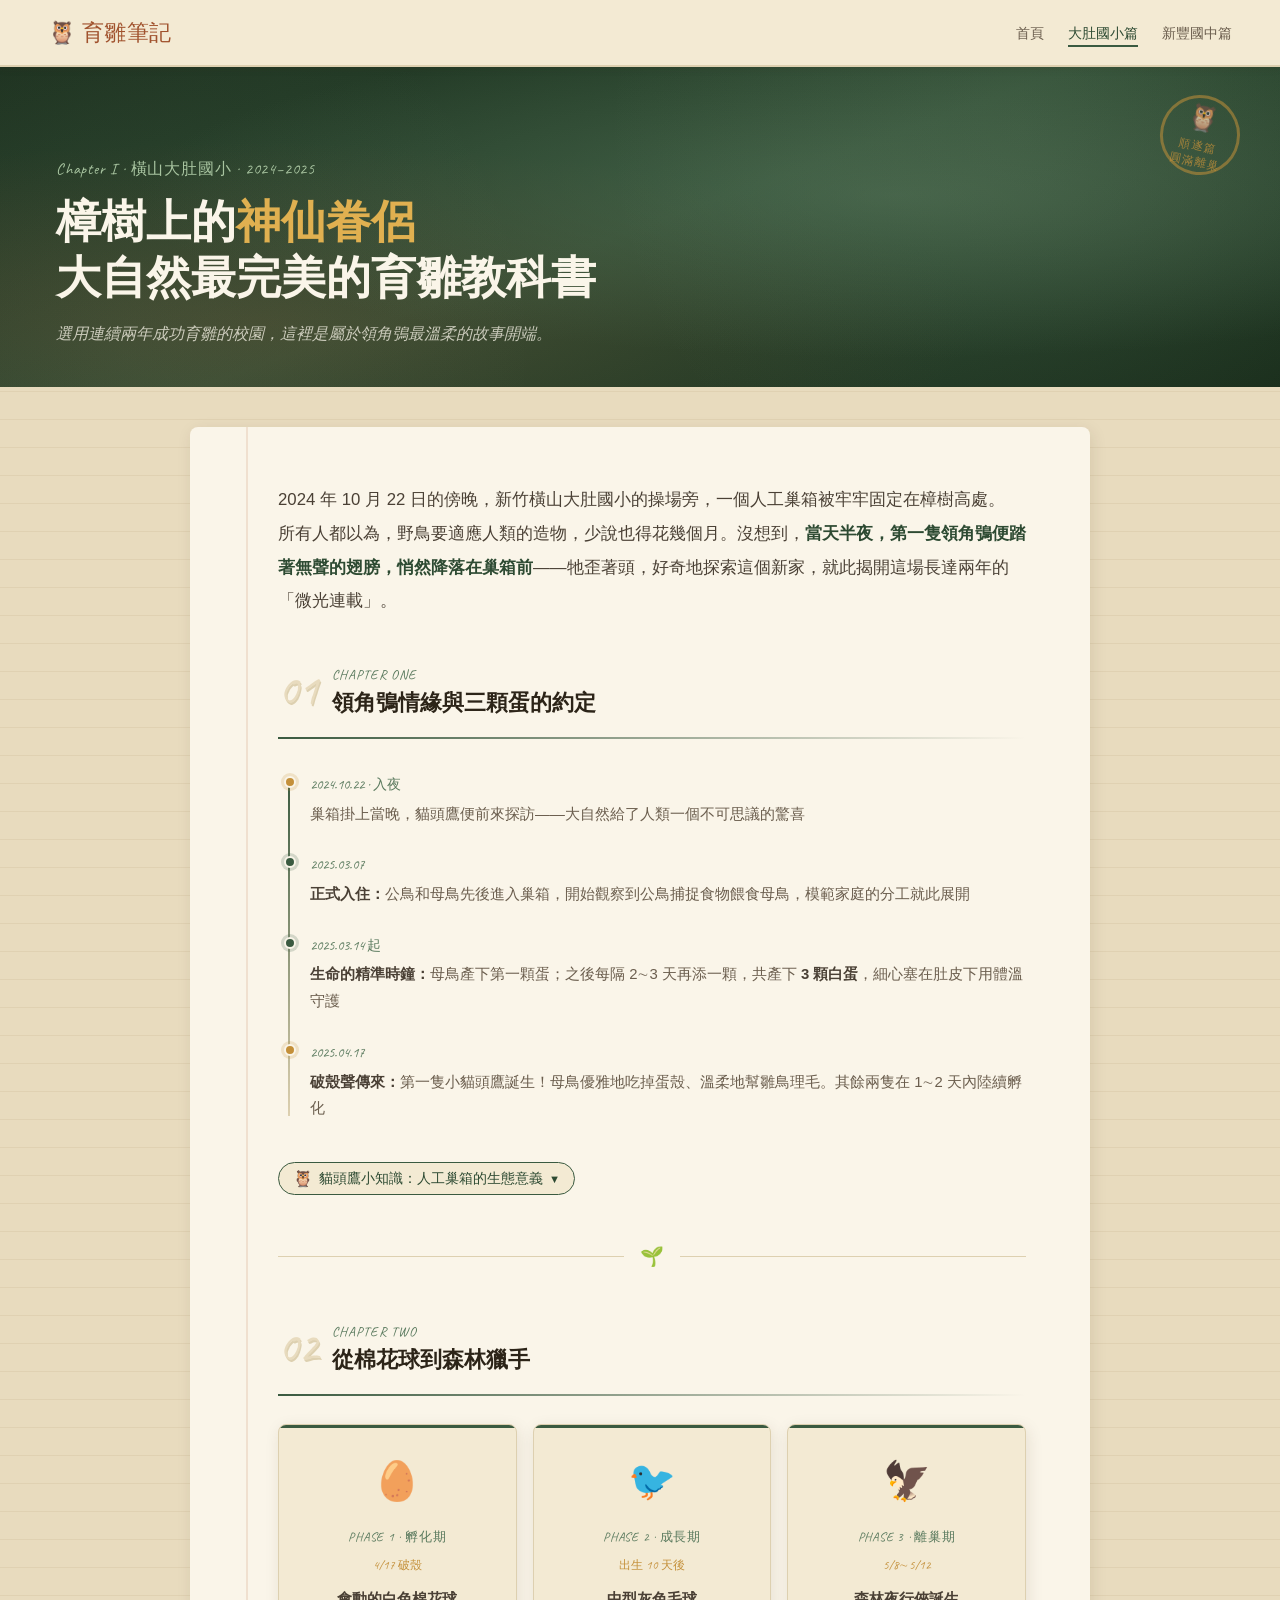
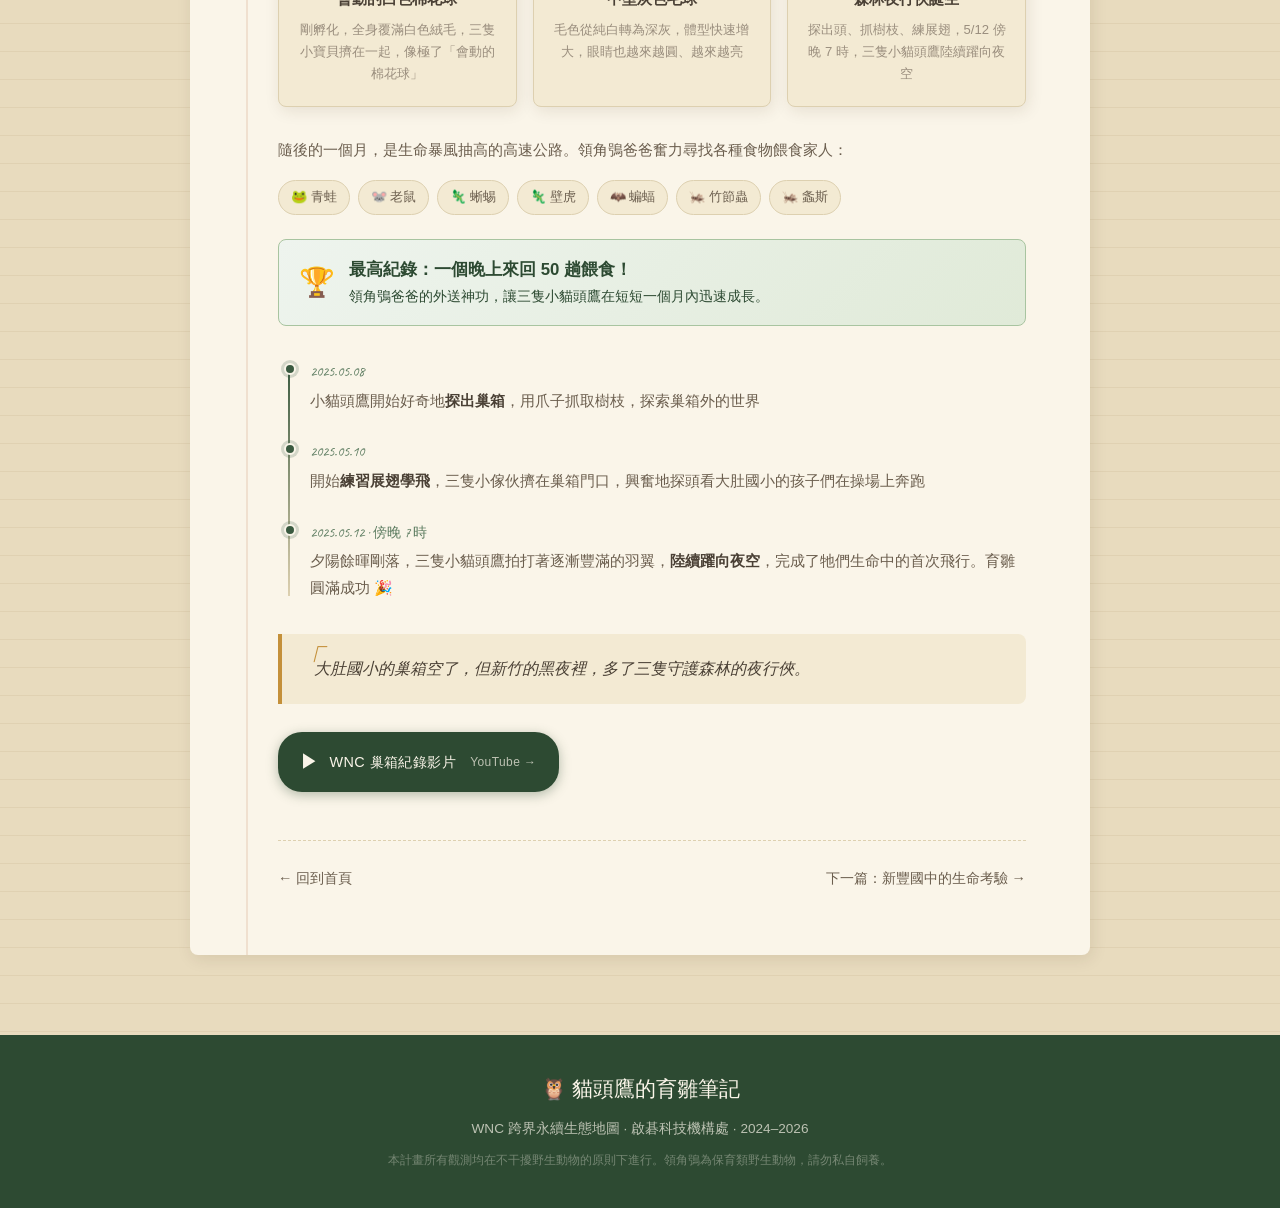
==== dadu.html @ 1c03521c "Add files via upload" ====
<!DOCTYPE html>
<html lang="zh-TW">
<head>
<meta charset="UTF-8">
<meta name="viewport" content="width=device-width, initial-scale=1.0">
<title>橫山大肚國小篇｜貓頭鷹的育雛筆記</title>
<link rel="stylesheet" href="notebook.css">
<style>
/* ── 大肚國小篇專屬 · 主色調：苔蘚綠 ── */
:root {
  --accent:       var(--moss-mid);
  --accent-light: var(--moss-pale);
  --accent-dark:  var(--moss-dark);
}
.nb-hero { background:
  radial-gradient(ellipse at 65% 35%, rgba(90,122,94,0.55) 0%, transparent 60%),
  radial-gradient(ellipse at 15% 80%, rgba(90,140,60,0.22) 0%, transparent 45%),
  linear-gradient(160deg, #1a2e1c 0%, #2d4a32 50%, #1e3a24 100%);
}

/* 成長圖卡頂色 */
.nb-growth-card::before { background: var(--moss-mid); }

/* 公鳥餵食記錄條 */
.feeding-record {
  display: flex;
  flex-wrap: wrap;
  gap: 8px;
  margin: 16px 0 24px;
}
.food-chip {
  display: inline-flex;
  align-items: center;
  gap: 5px;
  background: var(--paper-mid);
  border: 1px solid var(--paper-aged);
  border-radius: 20px;
  padding: 4px 12px;
  font-size: 0.82rem;
  color: var(--ink-light);
  font-family: var(--font-serif);
  transition: all 0.2s;
  cursor: default;
}
.food-chip:hover {
  background: var(--moss-pale);
  border-color: var(--moss-mid);
  color: var(--moss-dark);
  transform: scale(1.05);
}

/* 最高紀錄 Banner */
.record-banner {
  background: linear-gradient(135deg, #eef4ee, #e0ead8);
  border: 1.5px solid var(--moss-pale);
  border-radius: var(--radius-md);
  padding: 16px 20px;
  display: flex;
  align-items: center;
  gap: 14px;
  margin: 20px 0;
}
.record-banner .rb-icon { font-size: 1.8rem; flex-shrink: 0; }
.record-banner .rb-text {
  font-family: var(--font-serif);
  font-size: 0.9rem;
  color: var(--moss-dark);
  line-height: 1.7;
}
.record-banner .rb-text strong {
  font-size: 1.05rem;
  color: var(--moss-dark);
}

/* 頁面底部導航 */
.page-nav {
  display: flex;
  justify-content: space-between;
  align-items: center;
  margin-top: 48px;
  padding-top: 24px;
  border-top: 1px dashed var(--paper-aged);
}
.page-nav a {
  display: flex;
  align-items: center;
  gap: 8px;
  text-decoration: none;
  font-family: var(--font-serif);
  font-size: 0.9rem;
  color: var(--ink-light);
  transition: color 0.2s;
}
.page-nav a:hover { color: var(--moss-dark); }
</style>
</head>
<body>

<!-- NAV -->
<nav class="nb-nav">
  <a href="index.html" class="nb-nav-brand">🦉 <span>育雛筆記</span></a>
  <ul class="nb-nav-links">
    <li><a href="index.html">首頁</a></li>
    <li><a href="dadu.html" class="active">大肚國小篇</a></li>
    <li><a href="xinfeng.html">新豐國中篇</a></li>
  </ul>
</nav>

<!-- HERO BANNER -->
<div class="nb-hero">
  <div class="nb-hero-art"></div>
  <div class="nb-hero-stamp">
    <span class="stamp-owl">🦉</span>
    順遂篇<br>圓滿離巢
  </div>
  <div class="nb-hero-content">
    <div class="nb-hero-eyebrow">Chapter I · 橫山大肚國小 · 2024–2025</div>
    <h1 class="nb-hero-title">
      樟樹上的<em>神仙眷侶</em><br>大自然最完美的育雛教科書
    </h1>
    <p class="nb-hero-sub">
      選用連續兩年成功育雛的校園，這裡是屬於領角鴞最溫柔的故事開端。
    </p>
  </div>
</div>

<!-- PAGE CONTENT -->
<div class="nb-page">
  <div class="nb-page-inner">

    <!-- 開場白 -->
    <p class="nb-lead reveal">
      2024 年 10 月 22 日的傍晚，新竹橫山大肚國小的操場旁，一個人工巢箱被牢牢固定在樟樹高處。
      所有人都以為，野鳥要適應人類的造物，少說也得花幾個月。沒想到，<strong>當天半夜，第一隻領角鴞便踏著無聲的翅膀，悄然降落在巢箱前</strong>——牠歪著頭，好奇地探索這個新家，就此揭開這場長達兩年的「微光連載」。
    </p>

    <!-- ── CHAPTER 1 ── -->
    <div class="nb-chapter reveal">
      <div class="nb-chapter-num">01</div>
      <div class="nb-chapter-body">
        <div class="nb-chapter-label">CHAPTER ONE</div>
        <div class="nb-chapter-title">領角鴞情緣與三顆蛋的約定</div>
      </div>
    </div>
    <div class="nb-chapter-line"></div>

    <!-- 時間軸：入住 → 產蛋 -->
    <div class="nb-timeline" id="timeline1">

      <div class="nb-tl-item">
        <div class="nb-tl-dot amber"></div>
        <span class="nb-tl-date">2024.10.22 · 入夜</span>
        <p class="nb-tl-text">巢箱掛上當晚，貓頭鷹便前來探訪——大自然給了人類一個不可思議的驚喜</p>
      </div>

      <div class="nb-tl-item">
        <div class="nb-tl-dot"></div>
        <span class="nb-tl-date">2025.03.07</span>
        <p class="nb-tl-text"><strong>正式入住：</strong>公鳥和母鳥先後進入巢箱，開始觀察到公鳥捕捉食物餵食母鳥，模範家庭的分工就此展開</p>
      </div>

      <div class="nb-tl-item">
        <div class="nb-tl-dot"></div>
        <span class="nb-tl-date">2025.03.14 起</span>
        <p class="nb-tl-text"><strong>生命的精準時鐘：</strong>母鳥產下第一顆蛋；之後每隔 2∼3 天再添一顆，共產下 <strong>3 顆白蛋</strong>，細心塞在肚皮下用體溫守護</p>
      </div>

      <div class="nb-tl-item">
        <div class="nb-tl-dot amber pulse"></div>
        <span class="nb-tl-date">2025.04.17</span>
        <p class="nb-tl-text"><strong>破殼聲傳來：</strong>第一隻小貓頭鷹誕生！母鳥優雅地吃掉蛋殼、溫柔地幫雛鳥理毛。其餘兩隻在 1∼2 天內陸續孵化</p>
      </div>

    </div>

    <!-- 知識小卡 1 -->
    <div class="reveal">
      <button class="nb-knowledge-trigger" onclick="toggleKnowledge(this)">
        <span class="kt-icon">🦉</span>
        貓頭鷹小知識：人工巢箱的生態意義
        <span class="kt-arrow">▼</span>
      </button>
      <div class="nb-knowledge-panel">
        <div class="nb-knowledge-inner" data-icon="🌿">
          <div class="nb-ki-title">人工巢箱（Nest Box）是一種「生態補償」</div>
          <p class="nb-ki-body">
            領角鴞是淺山地區的<em>指標物種</em>，但因為都市擴張與林地破碎化，<strong>大樹洞越來越少</strong>。
            人工巢箱不是干擾，而是一種寶貴的「生態補償」——為找不到樹洞成家的牠們，爭取一條生命的生路。
            WNC 由員工親手製作、安裝的巢箱，正是這條生路最實在的一塊磚。
          </p>
        </div>
      </div>
    </div>

    <!-- ── CHAPTER 2 ── -->
    <div class="nb-divider reveal"><div class="nb-divider-line"></div><div class="nb-divider-icon">🌱</div><div class="nb-divider-line"></div></div>

    <div class="nb-chapter reveal">
      <div class="nb-chapter-num">02</div>
      <div class="nb-chapter-body">
        <div class="nb-chapter-label">CHAPTER TWO</div>
        <div class="nb-chapter-title">從棉花球到森林獵手</div>
      </div>
    </div>
    <div class="nb-chapter-line"></div>

    <!-- 成長階段圖卡 -->
    <div class="nb-growth-cards reveal">
      <div class="nb-growth-card">
        <span class="nb-gc-emoji">🥚</span>
        <div class="nb-gc-phase">PHASE 1 · 孵化期</div>
        <div class="nb-gc-date">4/17 破殼</div>
        <div class="nb-gc-title">會動的白色棉花球</div>
        <div class="nb-gc-desc">剛孵化，全身覆滿白色絨毛，三隻小寶貝擠在一起，像極了「會動的棉花球」</div>
      </div>
      <div class="nb-growth-card">
        <span class="nb-gc-emoji">🐦</span>
        <div class="nb-gc-phase">PHASE 2 · 成長期</div>
        <div class="nb-gc-date">出生 10 天後</div>
        <div class="nb-gc-title">中型灰色毛球</div>
        <div class="nb-gc-desc">毛色從純白轉為深灰，體型快速增大，眼睛也越來越圓、越來越亮</div>
      </div>
      <div class="nb-growth-card">
        <span class="nb-gc-emoji">🦅</span>
        <div class="nb-gc-phase">PHASE 3 · 離巢期</div>
        <div class="nb-gc-date">5/8∼5/12</div>
        <div class="nb-gc-title">森林夜行俠誕生</div>
        <div class="nb-gc-desc">探出頭、抓樹枝、練展翅，5/12 傍晚 7 時，三隻小貓頭鷹陸續躍向夜空</div>
      </div>
    </div>

    <!-- 公鳥餵食 -->
    <p class="nb-body reveal">
      隨後的一個月，是生命暴風抽高的高速公路。領角鴞爸爸奮力尋找各種食物餵食家人：
    </p>

    <div class="feeding-record reveal">
      <span class="food-chip">🐸 青蛙</span>
      <span class="food-chip">🐭 老鼠</span>
      <span class="food-chip">🦎 蜥蜴</span>
      <span class="food-chip">🦎 壁虎</span>
      <span class="food-chip">🦇 蝙蝠</span>
      <span class="food-chip">🦗 竹節蟲</span>
      <span class="food-chip">🦗 螽斯</span>
    </div>

    <div class="record-banner reveal">
      <span class="rb-icon">🏆</span>
      <div class="rb-text">
        <strong>最高紀錄：一個晚上來回 50 趟餵食！</strong><br>
        領角鴞爸爸的外送神功，讓三隻小貓頭鷹在短短一個月內迅速成長。
      </div>
    </div>

    <!-- 時間軸：成長 → 離巢 -->
    <div class="nb-timeline" id="timeline2">

      <div class="nb-tl-item">
        <div class="nb-tl-dot"></div>
        <span class="nb-tl-date">2025.05.08</span>
        <p class="nb-tl-text">小貓頭鷹開始好奇地<strong>探出巢箱</strong>，用爪子抓取樹枝，探索巢箱外的世界</p>
      </div>

      <div class="nb-tl-item">
        <div class="nb-tl-dot"></div>
        <span class="nb-tl-date">2025.05.10</span>
        <p class="nb-tl-text">開始<strong>練習展翅學飛</strong>，三隻小傢伙擠在巢箱門口，興奮地探頭看大肚國小的孩子們在操場上奔跑</p>
      </div>

      <div class="nb-tl-item">
        <div class="nb-tl-dot pulse"></div>
        <span class="nb-tl-date">2025.05.12 · 傍晚 7 時</span>
        <p class="nb-tl-text">夕陽餘暉剛落，三隻小貓頭鷹拍打著逐漸豐滿的羽翼，<strong>陸續躍向夜空</strong>，完成了牠們生命中的首次飛行。育雛圓滿成功 🎉</p>
      </div>

    </div>

    <blockquote class="nb-quote reveal">
      大肚國小的巢箱空了，但新竹的黑夜裡，多了三隻守護森林的夜行俠。
    </blockquote>

    <!-- 影片按鈕 -->
    <div class="reveal" style="margin: 28px 0 8px;">
      <a href="https://www.youtube.com/watch?v=sUJP331eChg" target="_blank" rel="noopener" class="nb-video-btn">
        <span class="vb-icon">▶</span>
        WNC 巢箱紀錄影片
        <span class="vb-sub">YouTube →</span>
      </a>
    </div>

    <!-- 頁面底部導航 -->
    <div class="page-nav">
      <a href="index.html">← 回到首頁</a>
      <a href="xinfeng.html">下一篇：新豐國中的生命考驗 →</a>
    </div>

  </div><!-- /nb-page-inner -->
</div><!-- /nb-page -->

<!-- FOOTER -->
<footer class="nb-footer">
  <div class="nb-footer-logo">🦉 貓頭鷹的育雛筆記</div>
  <p>WNC 跨界永續生態地圖 · 啟碁科技機構處 · 2024–2026</p>
  <p style="margin-top:8px;font-size:0.78rem;opacity:0.5;">
    本計畫所有觀測均在不干擾野生動物的原則下進行。領角鴞為保育類野生動物，請勿私自飼養。
  </p>
</footer>

<script>
/* ── 知識小卡開關 ── */
function toggleKnowledge(btn) {
  btn.classList.toggle('open');
  const panel = btn.nextElementSibling;
  panel.classList.toggle('open');
}

/* ── 捲動動畫（立即顯示視窗內元素） ── */
function initReveal() {
  const targets = document.querySelectorAll('.nb-tl-item, .nb-ci, .reveal');
  const io = new IntersectionObserver(entries => {
    entries.forEach(e => {
      if (e.isIntersecting) {
        e.target.classList.add('visible');
        io.unobserve(e.target);
      }
    });
  }, { threshold: 0.05, rootMargin: '0px 0px -30px 0px' });

  targets.forEach((el, i) => {
    // 已在視窗內 → 直接顯示（不加動畫延遲）
    const rect = el.getBoundingClientRect();
    if (rect.top < window.innerHeight && rect.bottom > 0) {
      el.style.transitionDelay = (i % 4) * 0.06 + 's';
      el.classList.add('visible');
    } else {
      el.style.transitionDelay = (i % 4) * 0.07 + 's';
      io.observe(el);
    }
  });
}
document.addEventListener('DOMContentLoaded', initReveal);
</script>
</body>
</html>
---- notebook.css ----
/* ═══════════════════════════════════════════════
   貓頭鷹的育雛筆記 · 自然手帳風格 · notebook.css
════════════════════════════════════════════════ */

@import url('https://fonts.googleapis.com/css2?family=Caveat:wght@400;600&display=swap');

/* ── 設計語言：手帳 × 自然觀察日誌
   米白底紙、墨水線條、手寫字、印章、植物壓印
   主色：暖米白 #F5EED8、墨綠 #3A5A40、褪色磚紅 #A0522D、炭灰 #4A4035
═══════════════════════════════════════════════════ */

:root {
  /* 紙張色 */
  --paper-light:  #FAF5E9;
  --paper-mid:    #F3EAD3;
  --paper-deep:   #E8DBBE;
  --paper-aged:   #DDD0B0;

  /* 墨水色 */
  --ink-dark:     #2C2418;
  --ink-mid:      #4A4035;
  --ink-light:    #6B5E4E;
  --ink-faint:    #9A8E7E;

  /* 強調色 */
  --moss-dark:    #2D4A32;
  --moss-mid:     #3A5A40;
  --moss-light:   #5A7A5E;
  --moss-pale:    #A8C4A0;
  --rust:         #A0522D;
  --rust-light:   #C4703F;
  --amber:        #C4903A;
  --amber-light:  #E0B050;
  --sky-faded:    #6A90A8;
  --sky-light:    #9AB8CC;

  /* 字型 */
  --font-serif:  'Microsoft JhengHei', '微軟正黑體', 'PingFang TC', sans-serif;
  --font-sans:   'Microsoft JhengHei', '微軟正黑體', 'PingFang TC', sans-serif;
  --font-hand:   'Caveat', 'Microsoft JhengHei', cursive;   /* 手寫感標題/標注 */

  /* 間距 */
  --radius-sm:   4px;
  --radius-md:   8px;
  --radius-lg:   16px;
  --radius-stamp: 50%;

  /* 陰影 */
  --shadow-paper: 2px 4px 16px rgba(60,40,10,0.10);
  --shadow-card:  3px 6px 24px rgba(60,40,10,0.13);
}

/* ── Reset ── */
*, *::before, *::after { box-sizing: border-box; margin: 0; padding: 0; }
html { font-size: 16px; scroll-behavior: smooth; }

body {
  background-color: var(--paper-deep);
  background-image:
    repeating-linear-gradient(
      transparent,
      transparent 27px,
      rgba(150,120,70,0.10) 27px,
      rgba(150,120,70,0.10) 28px
    );
  color: var(--ink-mid);
  font-family: var(--font-sans);
  font-size: 16px;
  line-height: 1.85;
}

::selection { background: var(--amber-light); color: var(--ink-dark); }

/* ════════════════════════════════════════════
   NAV BAR
════════════════════════════════════════════ */
.nb-nav {
  position: sticky; top: 0; z-index: 100;
  background: var(--paper-mid);
  border-bottom: 2px solid var(--paper-aged);
  padding: 12px 48px;
  display: flex; align-items: center; justify-content: space-between;
  box-shadow: 0 2px 8px rgba(60,40,10,0.08);
}
.nb-nav-brand {
  font-family: var(--font-hand);
  font-size: 1.4rem;
  color: var(--moss-dark);
  text-decoration: none;
  letter-spacing: 0.02em;
}
.nb-nav-brand span { color: var(--rust); }
.nb-nav-links { display: flex; gap: 24px; list-style: none; }
.nb-nav-links a {
  font-family: var(--font-serif);
  font-size: 0.85rem;
  color: var(--ink-light);
  text-decoration: none;
  padding: 4px 0;
  border-bottom: 2px solid transparent;
  transition: all 0.2s;
}
.nb-nav-links a:hover,
.nb-nav-links a.active {
  color: var(--moss-dark);
  border-bottom-color: var(--moss-mid);
}

/* ════════════════════════════════════════════
   PAGE WRAPPER — 仿手帳書頁
════════════════════════════════════════════ */
.nb-page {
  max-width: 900px;
  margin: 40px auto 80px;
  background: var(--paper-light);
  border-radius: var(--radius-md);
  box-shadow: var(--shadow-paper);
  overflow: hidden;
  position: relative;
}

/* 左側裝訂線 */
.nb-page::before {
  content: '';
  position: absolute; top: 0; left: 56px; bottom: 0;
  width: 2px;
  background: rgba(180,100,60,0.15);
  z-index: 0;
}

.nb-page-inner {
  padding: 56px 64px 64px 88px;
  position: relative; z-index: 1;
}

/* ════════════════════════════════════════════
   HERO BANNER
════════════════════════════════════════════ */
.nb-hero {
  position: relative;
  background: var(--moss-dark);
  min-height: 320px;
  display: flex; align-items: flex-end;
  overflow: hidden;
}
.nb-hero-art {
  position: absolute; inset: 0;
  background:
    radial-gradient(ellipse at 70% 40%, rgba(90,122,94,0.5) 0%, transparent 60%),
    radial-gradient(ellipse at 20% 80%, rgba(160,82,45,0.2) 0%, transparent 50%),
    linear-gradient(160deg, #1e3220 0%, #2d4a32 50%, #1a2e1c 100%);
}
/* 葉脈裝飾紋路 */
.nb-hero-art::after {
  content: '';
  position: absolute; inset: 0;
  background-image:
    radial-gradient(circle at 80% 20%, rgba(168,196,160,0.08) 0%, transparent 40%),
    radial-gradient(circle at 10% 90%, rgba(168,196,160,0.06) 0%, transparent 35%);
}
.nb-hero-content {
  position: relative; z-index: 2;
  padding: 40px 56px;
  width: 100%;
}
.nb-hero-eyebrow {
  font-family: var(--font-hand);
  font-size: 1rem;
  color: var(--moss-pale);
  margin-bottom: 10px;
  letter-spacing: 0.05em;
}
.nb-hero-title {
  font-family: var(--font-serif);
  font-size: clamp(1.8rem, 4vw, 2.8rem);
  font-weight: 700;
  color: var(--paper-light);
  line-height: 1.25;
  margin-bottom: 14px;
}
.nb-hero-title em {
  color: var(--amber-light);
  font-style: normal;
}
.nb-hero-sub {
  font-family: var(--font-serif);
  font-style: italic;
  font-size: 1rem;
  color: rgba(250,245,233,0.75);
  line-height: 1.7;
}
.nb-hero-stamp {
  position: absolute;
  top: 28px; right: 40px;
  width: 80px; height: 80px;
  border: 3px solid rgba(196,144,58,0.55);
  border-radius: var(--radius-stamp);
  display: flex; flex-direction: column;
  align-items: center; justify-content: center;
  color: rgba(196,144,58,0.75);
  font-family: var(--font-hand);
  font-size: 0.72rem;
  text-align: center;
  line-height: 1.4;
  letter-spacing: 0.05em;
  transform: rotate(12deg);
}
.nb-hero-stamp .stamp-owl { font-size: 1.6rem; display: block; margin-bottom: 2px; }

/* ════════════════════════════════════════════
   CHAPTER HEADING
════════════════════════════════════════════ */
.nb-chapter {
  display: flex; align-items: center; gap: 14px;
  margin: 44px 0 20px;
}
.nb-chapter-num {
  font-family: var(--font-hand);
  font-size: 2.8rem;
  color: var(--paper-deep);
  line-height: 1;
  flex-shrink: 0;
  text-shadow: 1px 2px 0 var(--paper-aged);
}
.nb-chapter-body { flex: 1; }
.nb-chapter-label {
  font-family: var(--font-hand);
  font-size: 0.85rem;
  color: var(--moss-light);
  letter-spacing: 0.08em;
  margin-bottom: 2px;
}
.nb-chapter-title {
  font-family: var(--font-serif);
  font-size: 1.35rem;
  font-weight: 700;
  color: var(--ink-dark);
  line-height: 1.3;
}
.nb-chapter-line {
  width: 100%; height: 2px;
  background: linear-gradient(to right, var(--moss-mid), transparent);
  margin-top: 14px;
}

/* ════════════════════════════════════════════
   BODY TEXT
════════════════════════════════════════════ */
.nb-lead {
  font-family: var(--font-serif);
  font-size: 1.05rem;
  color: var(--ink-mid);
  line-height: 2;
  margin-bottom: 24px;
}
.nb-lead strong { color: var(--moss-dark); }
.nb-body {
  font-size: 0.95rem;
  color: var(--ink-light);
  line-height: 1.95;
  margin-bottom: 16px;
}
.nb-body strong { color: var(--ink-mid); }

/* ════════════════════════════════════════════
   BLOCKQUOTE — 手帳引言框
════════════════════════════════════════════ */
.nb-quote {
  margin: 28px 0;
  padding: 20px 24px 20px 32px;
  background: var(--paper-mid);
  border-left: 4px solid var(--amber);
  border-radius: 0 var(--radius-md) var(--radius-md) 0;
  font-family: var(--font-serif);
  font-style: italic;
  font-size: 1rem;
  color: var(--ink-mid);
  line-height: 1.9;
  position: relative;
}
.nb-quote::before {
  content: '「';
  position: absolute; top: 12px; left: 10px;
  font-family: var(--font-hand);
  font-size: 2rem;
  color: var(--amber);
  line-height: 1;
}

/* ════════════════════════════════════════════
   TIMELINE — 捲動動畫時間軸
════════════════════════════════════════════ */
.nb-timeline {
  position: relative;
  margin: 32px 0;
  padding-left: 32px;
}
.nb-timeline::before {
  content: '';
  position: absolute; left: 10px; top: 6px; bottom: 6px;
  width: 2px;
  background: linear-gradient(to bottom, var(--moss-mid), var(--paper-aged));
}

.nb-tl-item {
  position: relative;
  margin-bottom: 24px;
  opacity: 0;
  transform: translateX(-16px);
  transition: opacity 0.55s ease, transform 0.55s ease;
}
.nb-tl-item.visible {
  opacity: 1;
  transform: translateX(0);
}

.nb-tl-dot {
  position: absolute;
  left: -26px; top: 5px;
  width: 12px; height: 12px;
  border-radius: 50%;
  background: var(--moss-mid);
  border: 2px solid var(--paper-light);
  box-shadow: 0 0 0 3px rgba(58,90,64,0.20);
}
.nb-tl-dot.amber { background: var(--amber); box-shadow: 0 0 0 3px rgba(196,144,58,0.20); }
.nb-tl-dot.rust  { background: var(--rust);  box-shadow: 0 0 0 3px rgba(160,82,45,0.20); }
.nb-tl-dot.pulse {
  animation: tlPulse 2.2s ease-in-out infinite;
}
@keyframes tlPulse {
  0%,100%{ box-shadow: 0 0 0 3px rgba(58,90,64,0.20); }
  50%    { box-shadow: 0 0 0 7px rgba(58,90,64,0.08); }
}

.nb-tl-date {
  font-family: var(--font-hand);
  font-size: 0.9rem;
  color: var(--moss-light);
  display: block;
  margin-bottom: 3px;
}
.nb-tl-text {
  font-size: 0.93rem;
  color: var(--ink-light);
  line-height: 1.8;
}
.nb-tl-text strong { color: var(--ink-mid); }

/* ════════════════════════════════════════════
   GROWTH STAGE CARDS — 成長階段圖卡
════════════════════════════════════════════ */
.nb-growth-cards {
  display: grid;
  grid-template-columns: repeat(3, 1fr);
  gap: 16px;
  margin: 28px 0;
}
.nb-growth-card {
  background: var(--paper-mid);
  border: 1px solid var(--paper-aged);
  border-radius: var(--radius-md);
  padding: 20px 16px;
  text-align: center;
  box-shadow: var(--shadow-paper);
  transition: transform 0.25s, box-shadow 0.25s;
  cursor: default;
  position: relative;
  overflow: hidden;
}
.nb-growth-card::before {
  content: '';
  position: absolute; top: 0; left: 0; right: 0;
  height: 3px;
  background: var(--moss-mid);
}
.nb-growth-card:hover {
  transform: translateY(-4px);
  box-shadow: var(--shadow-card);
}
.nb-gc-emoji { font-size: 2.4rem; margin-bottom: 10px; display: block; }
.nb-gc-phase {
  font-family: var(--font-hand);
  font-size: 0.8rem;
  color: var(--moss-light);
  letter-spacing: 0.06em;
  margin-bottom: 4px;
}
.nb-gc-date {
  font-family: var(--font-hand);
  font-size: 0.78rem;
  color: var(--amber);
  margin-bottom: 8px;
}
.nb-gc-title {
  font-family: var(--font-serif);
  font-size: 0.95rem;
  font-weight: 600;
  color: var(--ink-mid);
  margin-bottom: 6px;
}
.nb-gc-desc {
  font-size: 0.82rem;
  color: var(--ink-faint);
  line-height: 1.7;
}

/* ════════════════════════════════════════════
   KNOWLEDGE CARD — 彈出知識小卡
════════════════════════════════════════════ */
.nb-knowledge-trigger {
  display: inline-flex; align-items: center; gap: 6px;
  background: var(--paper-mid);
  border: 1.5px solid var(--moss-mid);
  border-radius: 20px;
  padding: 6px 14px;
  font-family: var(--font-serif);
  font-size: 0.85rem;
  color: var(--moss-dark);
  cursor: pointer;
  transition: all 0.2s;
  margin: 8px 0;
  user-select: none;
}
.nb-knowledge-trigger:hover {
  background: var(--moss-mid);
  color: var(--paper-light);
}
.nb-knowledge-trigger .kt-icon { font-size: 1rem; }
.nb-knowledge-trigger .kt-arrow {
  font-size: 0.7rem;
  transition: transform 0.25s;
}
.nb-knowledge-trigger.open .kt-arrow { transform: rotate(180deg); }

.nb-knowledge-panel {
  max-height: 0;
  overflow: hidden;
  transition: max-height 0.4s cubic-bezier(0.4,0,0.2,1);
  border-radius: 0 0 var(--radius-md) var(--radius-md);
}
.nb-knowledge-panel.open { max-height: 500px; }

.nb-knowledge-inner {
  background: linear-gradient(135deg, #F0EAD2, #E8DDBB);
  border: 1.5px solid var(--paper-aged);
  border-top: none;
  border-radius: 0 0 var(--radius-md) var(--radius-md);
  padding: 20px 22px;
  position: relative;
}
.nb-knowledge-inner::before {
  content: attr(data-icon);
  position: absolute; top: -14px; right: 18px;
  font-size: 1.6rem;
  background: var(--paper-light);
  border-radius: 50%;
  width: 30px; height: 30px;
  display: flex; align-items: center; justify-content: center;
}
.nb-ki-title {
  font-family: var(--font-hand);
  font-size: 1.05rem;
  color: var(--moss-dark);
  margin-bottom: 10px;
}
.nb-ki-body {
  font-size: 0.88rem;
  color: var(--ink-light);
  line-height: 1.9;
}
.nb-ki-body strong { color: var(--ink-mid); }
.nb-ki-body em { color: var(--rust); font-style: normal; }

/* ════════════════════════════════════════════
   CRISIS TIMELINE — 新豐國中事件軸
════════════════════════════════════════════ */
.nb-crisis-timeline {
  margin: 24px 0;
  display: flex;
  flex-direction: column;
  gap: 12px;
}
.nb-ci {
  display: flex;
  gap: 14px;
  padding: 14px 18px;
  border-radius: var(--radius-md);
  border-left: 4px solid var(--paper-aged);
  background: var(--paper-mid);
  align-items: flex-start;
  opacity: 0;
  transform: translateY(14px);
  transition: opacity 0.45s ease, transform 0.45s ease, border-color 0.3s;
}
.nb-ci.visible { opacity: 1; transform: translateY(0); }
.nb-ci:hover { border-left-color: var(--moss-mid); }
.nb-ci.danger  { border-left-color: var(--rust); background: #FAF0EA; }
.nb-ci.action  { border-left-color: var(--amber); background: #FAF5E5; }
.nb-ci.hope    { border-left-color: var(--moss-mid); background: #EEF4EE; }
.nb-ci.mystery { border-left-color: var(--sky-faded); background: #EEF2F6;
                 animation: mysteryPulse 3s ease-in-out infinite; }
@keyframes mysteryPulse {
  0%,100%{ border-left-color: var(--sky-faded); }
  50%    { border-left-color: var(--moss-mid); }
}
.nb-ci-date {
  font-family: var(--font-hand);
  font-size: 0.85rem;
  color: var(--amber);
  flex-shrink: 0;
  width: 80px;
  padding-top: 1px;
}
.nb-ci-text {
  font-size: 0.9rem;
  color: var(--ink-light);
  line-height: 1.8;
  flex: 1;
}
.nb-ci-text strong { color: var(--ink-mid); }

/* ════════════════════════════════════════════
   STAMP / TAG 裝飾元件
════════════════════════════════════════════ */
.nb-stamp {
  display: inline-block;
  border: 2px solid currentColor;
  border-radius: 4px;
  padding: 3px 10px;
  font-family: var(--font-hand);
  font-size: 0.8rem;
  letter-spacing: 0.1em;
  opacity: 0.7;
  transform: rotate(-2deg);
}
.nb-stamp.green { color: var(--moss-mid); }
.nb-stamp.amber { color: var(--amber); }
.nb-stamp.rust  { color: var(--rust); }

.nb-tag {
  display: inline-block;
  background: var(--paper-mid);
  border: 1px solid var(--paper-aged);
  border-radius: 3px;
  padding: 2px 10px;
  font-family: var(--font-hand);
  font-size: 0.78rem;
  color: var(--ink-faint);
  margin: 2px 4px 2px 0;
}

/* 裝飾草圖線條 */
.nb-divider {
  display: flex; align-items: center; gap: 16px;
  margin: 36px 0 28px;
}
.nb-divider-line { flex: 1; height: 1px; background: var(--paper-aged); }
.nb-divider-icon { font-size: 1.2rem; color: var(--ink-faint); flex-shrink: 0; }

/* ════════════════════════════════════════════
   FOOTER
════════════════════════════════════════════ */
.nb-footer {
  background: var(--moss-dark);
  color: rgba(250,245,233,0.7);
  text-align: center;
  padding: 36px 48px;
  font-family: var(--font-serif);
  font-size: 0.85rem;
  line-height: 1.8;
}
.nb-footer a { color: var(--moss-pale); text-decoration: none; }
.nb-footer-logo {
  font-family: var(--font-hand);
  font-size: 1.3rem;
  color: var(--paper-light);
  margin-bottom: 8px;
}

/* ════════════════════════════════════════════
   VIDEO EMBED — 影片區塊
════════════════════════════════════════════ */
.nb-video-block {
  margin: 32px 0;
  border-radius: var(--radius-lg);
  overflow: hidden;
  box-shadow: var(--shadow-card);
  background: var(--ink-dark);
  position: relative;
}
.nb-video-label {
  display: flex; align-items: center; gap: 10px;
  padding: 12px 18px;
  background: var(--moss-dark);
  font-family: var(--font-hand);
  font-size: 0.92rem;
  color: var(--paper-light);
  letter-spacing: 0.04em;
}
.nb-video-label .vl-dot {
  width: 8px; height: 8px;
  background: var(--amber-light);
  border-radius: 50%;
  animation: liveDot 1.8s ease-in-out infinite;
}
@keyframes liveDot {
  0%,100%{ opacity:1; } 50%{ opacity:0.3; }
}
.nb-video-wrapper {
  position: relative;
  width: 100%;
  padding-top: 56.25%; /* 16:9 */
}
.nb-video-wrapper iframe {
  position: absolute;
  top: 0; left: 0;
  width: 100%; height: 100%;
  border: none;
}

/* 影片連結按鈕（首頁用） */
.nb-video-btn {
  display: inline-flex; align-items: center; gap: 10px;
  background: var(--moss-dark);
  color: var(--paper-light);
  text-decoration: none;
  padding: 12px 22px;
  border-radius: 24px;
  font-family: var(--font-sans);
  font-size: 0.9rem;
  font-weight: 400;
  letter-spacing: 0.03em;
  transition: all 0.25s;
  box-shadow: 0 3px 12px rgba(45,74,50,0.35);
}
.nb-video-btn:hover {
  background: var(--moss-mid);
  transform: translateY(-2px);
  box-shadow: 0 6px 20px rgba(45,74,50,0.40);
}
.nb-video-btn .vb-icon { font-size: 1.2rem; }
.nb-video-btn .vb-sub {
  font-size: 0.75rem;
  opacity: 0.7;
  margin-left: 4px;
}

/* ════════════════════════════════════════════
   SCROLL REVEAL (通用)
════════════════════════════════════════════ */
.reveal {
  opacity: 0;
  transform: translateY(20px);
  transition: opacity 0.55s ease, transform 0.55s ease;
}
.reveal.visible { opacity: 1; transform: translateY(0); }

/* 關閉 JS 或靜態預覽時確保可見 */
@media (prefers-reduced-motion: reduce) {
  .reveal, .nb-tl-item, .nb-ci {
    opacity: 1 !important;
    transform: none !important;
    transition: none !important;
  }
}

/* ════════════════════════════════════════════
   RESPONSIVE
════════════════════════════════════════════ */
@media (max-width: 768px) {
  .nb-nav { padding: 12px 20px; }
  .nb-nav-links { display: none; }
  .nb-page-inner { padding: 36px 24px 48px 40px; }
  .nb-hero-content { padding: 28px 24px; }
  .nb-growth-cards { grid-template-columns: 1fr; }
  .nb-hero-stamp { display: none; }
}
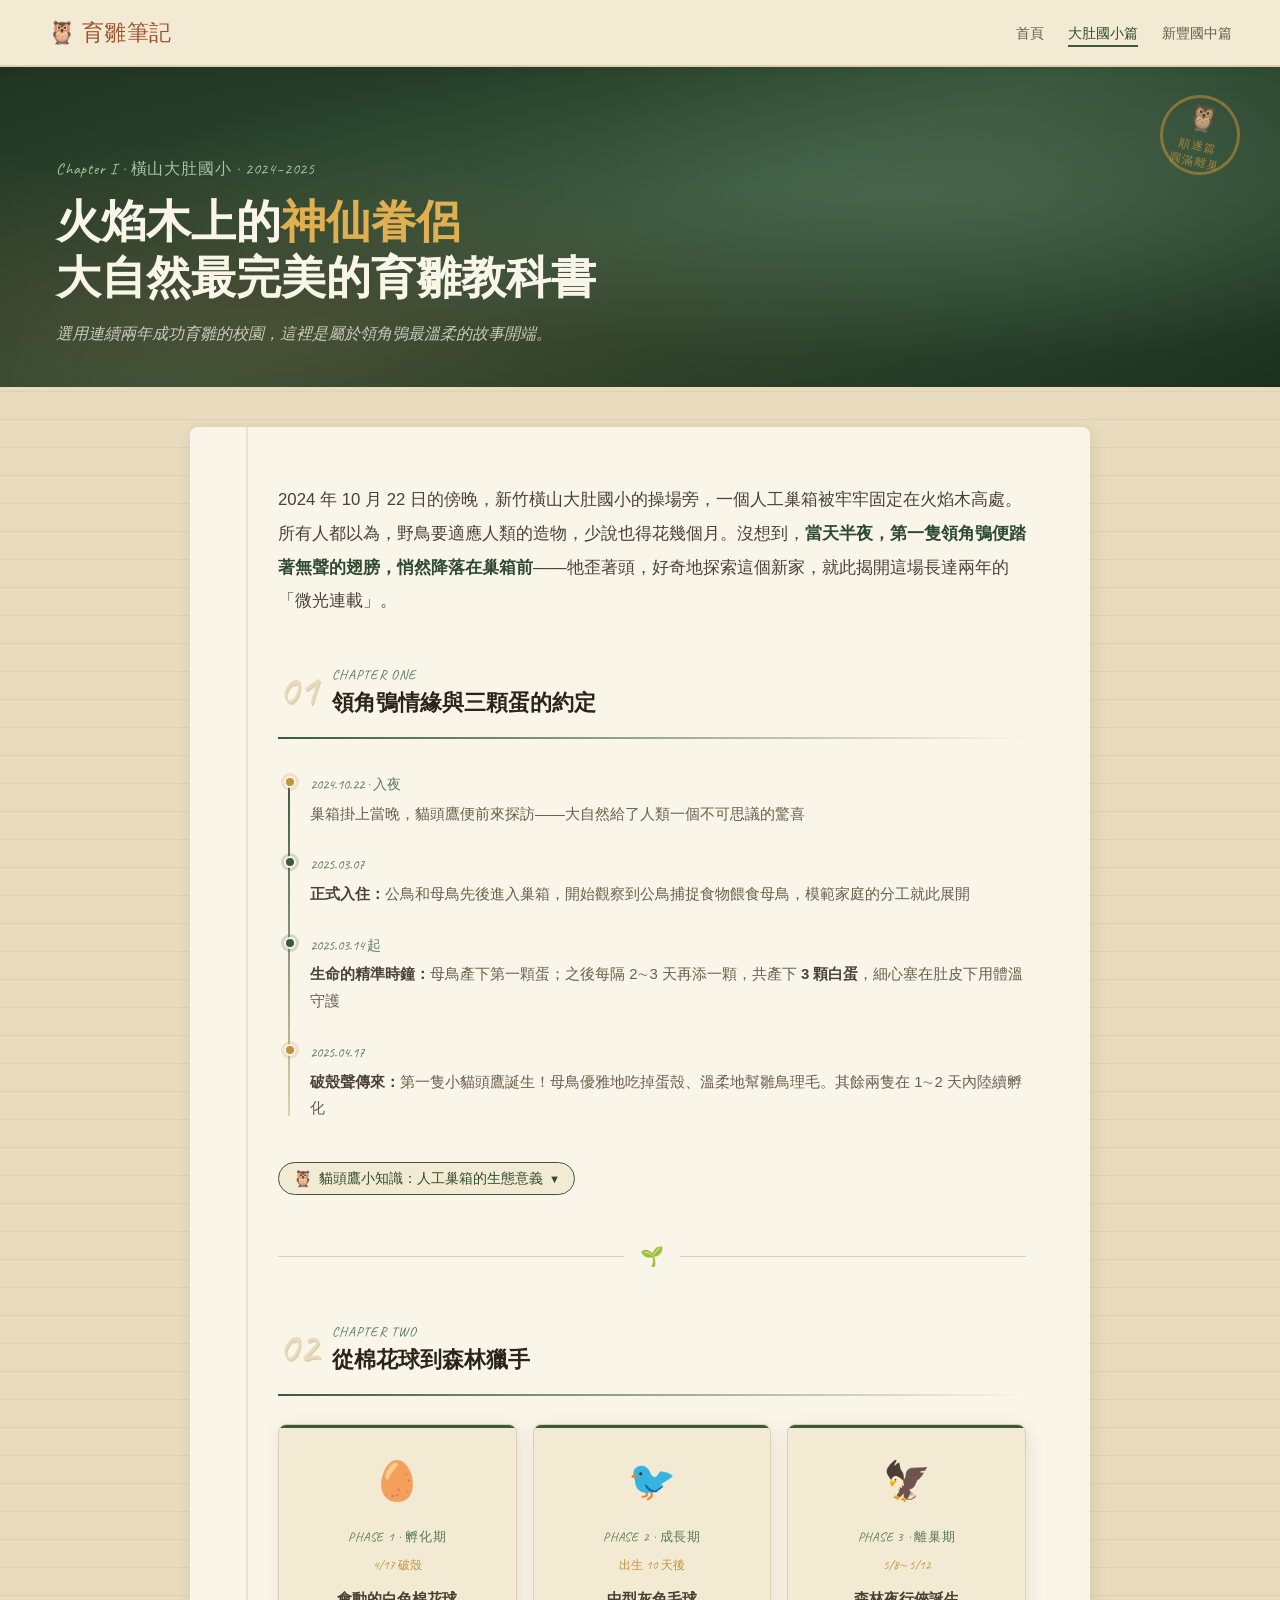
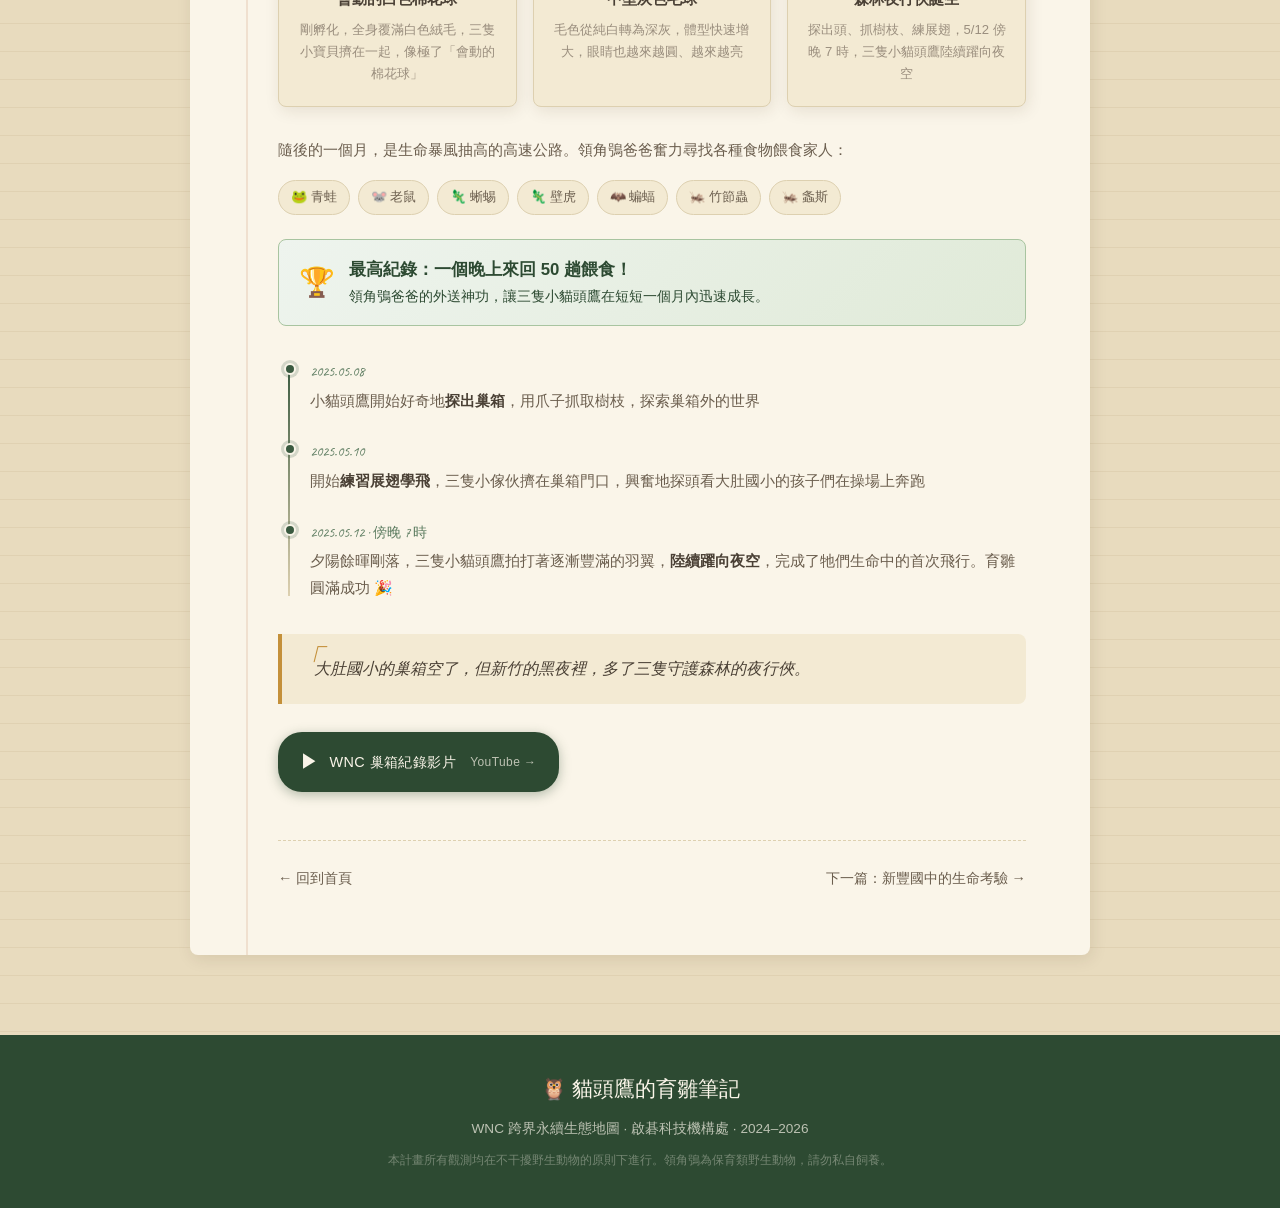
==== commit b60105f8: "Add files via upload" ====
--- a/dadu.html
+++ b/dadu.html
@@ -116,7 +116,7 @@
   <div class="nb-hero-content">
     <div class="nb-hero-eyebrow">Chapter I · 橫山大肚國小 · 2024–2025</div>
     <h1 class="nb-hero-title">
-      樟樹上的<em>神仙眷侶</em><br>大自然最完美的育雛教科書
+      火焰木上的<em>神仙眷侶</em><br>大自然最完美的育雛教科書
     </h1>
     <p class="nb-hero-sub">
       選用連續兩年成功育雛的校園，這裡是屬於領角鴞最溫柔的故事開端。
@@ -130,7 +130,7 @@
 
     <!-- 開場白 -->
     <p class="nb-lead reveal">
-      2024 年 10 月 22 日的傍晚，新竹橫山大肚國小的操場旁，一個人工巢箱被牢牢固定在樟樹高處。
+      2024 年 10 月 22 日的傍晚，新竹橫山大肚國小的操場旁，一個人工巢箱被牢牢固定在火焰木高處。
       所有人都以為，野鳥要適應人類的造物，少說也得花幾個月。沒想到，<strong>當天半夜，第一隻領角鴞便踏著無聲的翅膀，悄然降落在巢箱前</strong>——牠歪著頭，好奇地探索這個新家，就此揭開這場長達兩年的「微光連載」。
     </p>
 
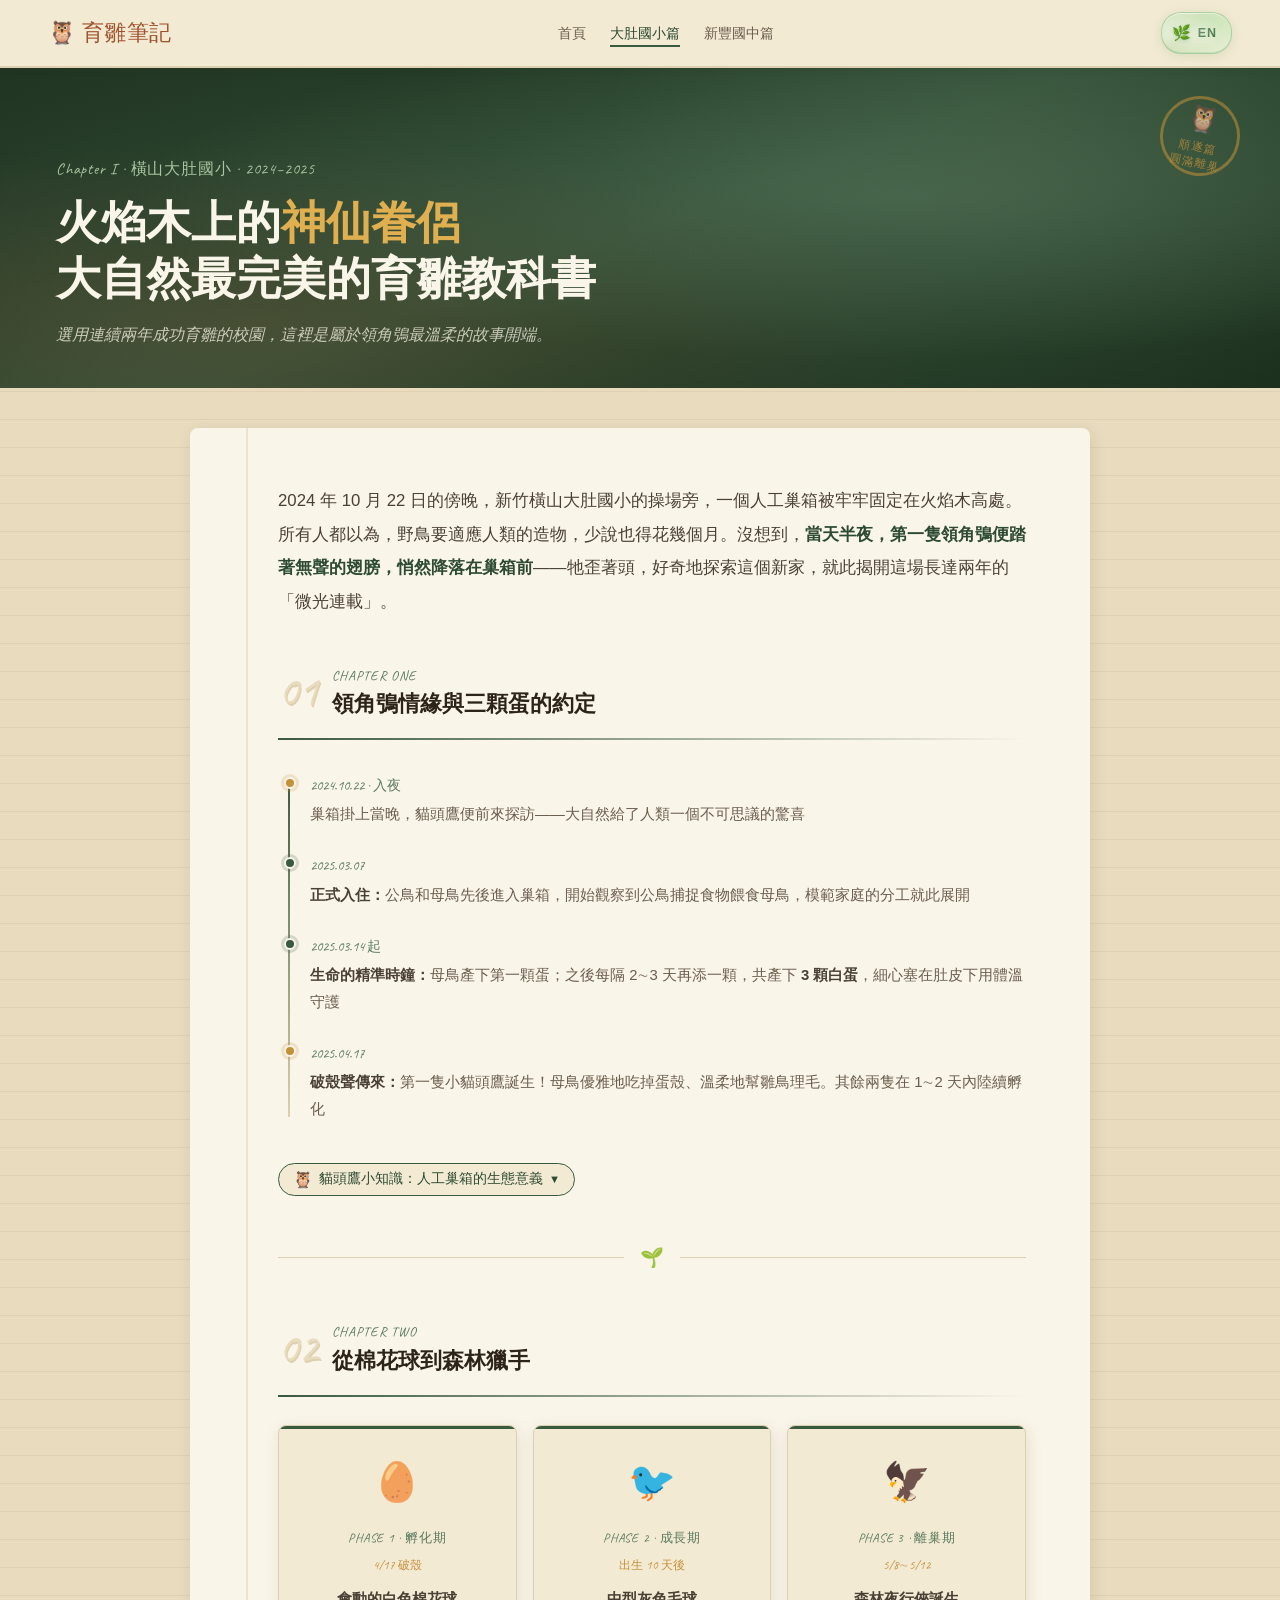
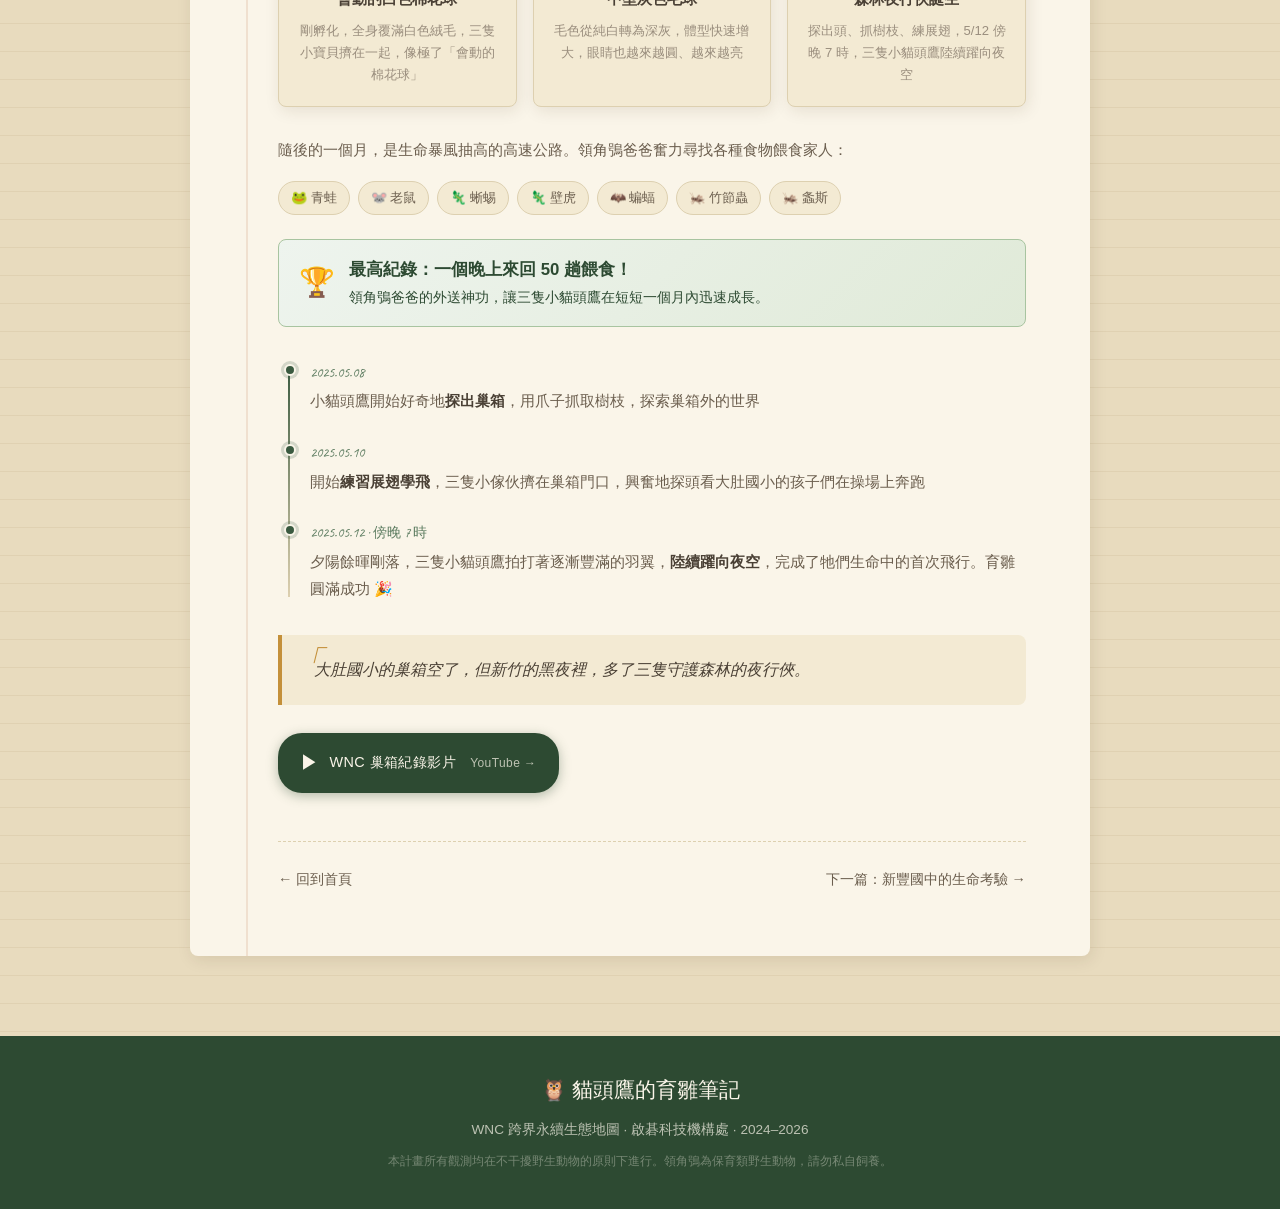
==== commit cdb9111a: "add en page" ====
--- a/dadu.html
+++ b/dadu.html
@@ -104,6 +104,9 @@
     <li><a href="dadu.html" class="active">大肚國小篇</a></li>
     <li><a href="xinfeng.html">新豐國中篇</a></li>
   </ul>
+  <a href="dadu-en.html" class="lang-switch" title="Switch to English">
+    <span class="leaf-icon">🌿</span>EN
+  </a>
 </nav>
 
 <!-- HERO BANNER -->
--- a/notebook.css
+++ b/notebook.css
@@ -666,6 +666,115 @@
 }
 
 /* ════════════════════════════════════════════
+   語言切換按鈕 · 清新綠葉透光
+════════════════════════════════════════════ */
+.lang-switch {
+  position: relative;
+  display: inline-flex;
+  align-items: center;
+  gap: 6px;
+  padding: 6px 14px 6px 10px;
+  border-radius: 20px;
+  text-decoration: none;
+  font-family: var(--font-serif);
+  font-size: 0.78rem;
+  font-weight: 600;
+  letter-spacing: 0.08em;
+  color: #2a5c30;
+  cursor: pointer;
+  overflow: hidden;
+  border: 1.5px solid rgba(80,160,90,0.35);
+  background:
+    linear-gradient(135deg,
+      rgba(200,235,195,0.55) 0%,
+      rgba(168,215,160,0.40) 40%,
+      rgba(220,242,210,0.60) 100%);
+  backdrop-filter: blur(6px);
+  -webkit-backdrop-filter: blur(6px);
+  box-shadow:
+    0 2px 12px rgba(60,140,70,0.15),
+    inset 0 1px 0 rgba(255,255,255,0.6),
+    inset 0 -1px 0 rgba(60,140,70,0.12);
+  transition: all 0.35s cubic-bezier(0.34,1.56,0.64,1);
+  white-space: nowrap;
+}
+
+/* 葉脈光暈背景 */
+.lang-switch::before {
+  content: '';
+  position: absolute;
+  inset: 0;
+  background:
+    radial-gradient(ellipse at 30% 50%, rgba(255,255,255,0.55) 0%, transparent 60%),
+    radial-gradient(ellipse at 80% 20%, rgba(180,230,170,0.4) 0%, transparent 50%);
+  pointer-events: none;
+  opacity: 0.8;
+  transition: opacity 0.3s;
+}
+
+/* 透光閃爍掃光 */
+.lang-switch::after {
+  content: '';
+  position: absolute;
+  top: -50%;
+  left: -80%;
+  width: 60%;
+  height: 200%;
+  background: linear-gradient(
+    105deg,
+    transparent 0%,
+    rgba(255,255,255,0.55) 50%,
+    transparent 100%
+  );
+  transform: skewX(-20deg);
+  transition: left 0.5s ease;
+  pointer-events: none;
+}
+
+.lang-switch:hover::after {
+  left: 130%;
+}
+
+.lang-switch:hover {
+  background:
+    linear-gradient(135deg,
+      rgba(180,228,172,0.75) 0%,
+      rgba(140,205,130,0.65) 40%,
+      rgba(200,238,188,0.80) 100%);
+  border-color: rgba(60,140,70,0.55);
+  color: #1d4422;
+  transform: translateY(-2px) scale(1.04);
+  box-shadow:
+    0 6px 20px rgba(60,140,70,0.28),
+    inset 0 1px 0 rgba(255,255,255,0.7),
+    inset 0 -1px 0 rgba(60,140,70,0.18);
+}
+
+.lang-switch:active {
+  transform: translateY(0) scale(0.98);
+  transition: all 0.1s;
+}
+
+/* 葉片圖示 */
+.lang-switch .leaf-icon {
+  font-size: 0.95rem;
+  display: inline-block;
+  filter: drop-shadow(0 1px 2px rgba(60,140,70,0.3));
+  animation: leafWave 3s ease-in-out infinite;
+  flex-shrink: 0;
+}
+
+@keyframes leafWave {
+  0%,100% { transform: rotate(-8deg); }
+  50%      { transform: rotate(5deg); }
+}
+
+.lang-switch:hover .leaf-icon {
+  animation-play-state: paused;
+  transform: rotate(0deg) scale(1.15);
+}
+
+/* ════════════════════════════════════════════
    RESPONSIVE
 ════════════════════════════════════════════ */
 @media (max-width: 768px) {
